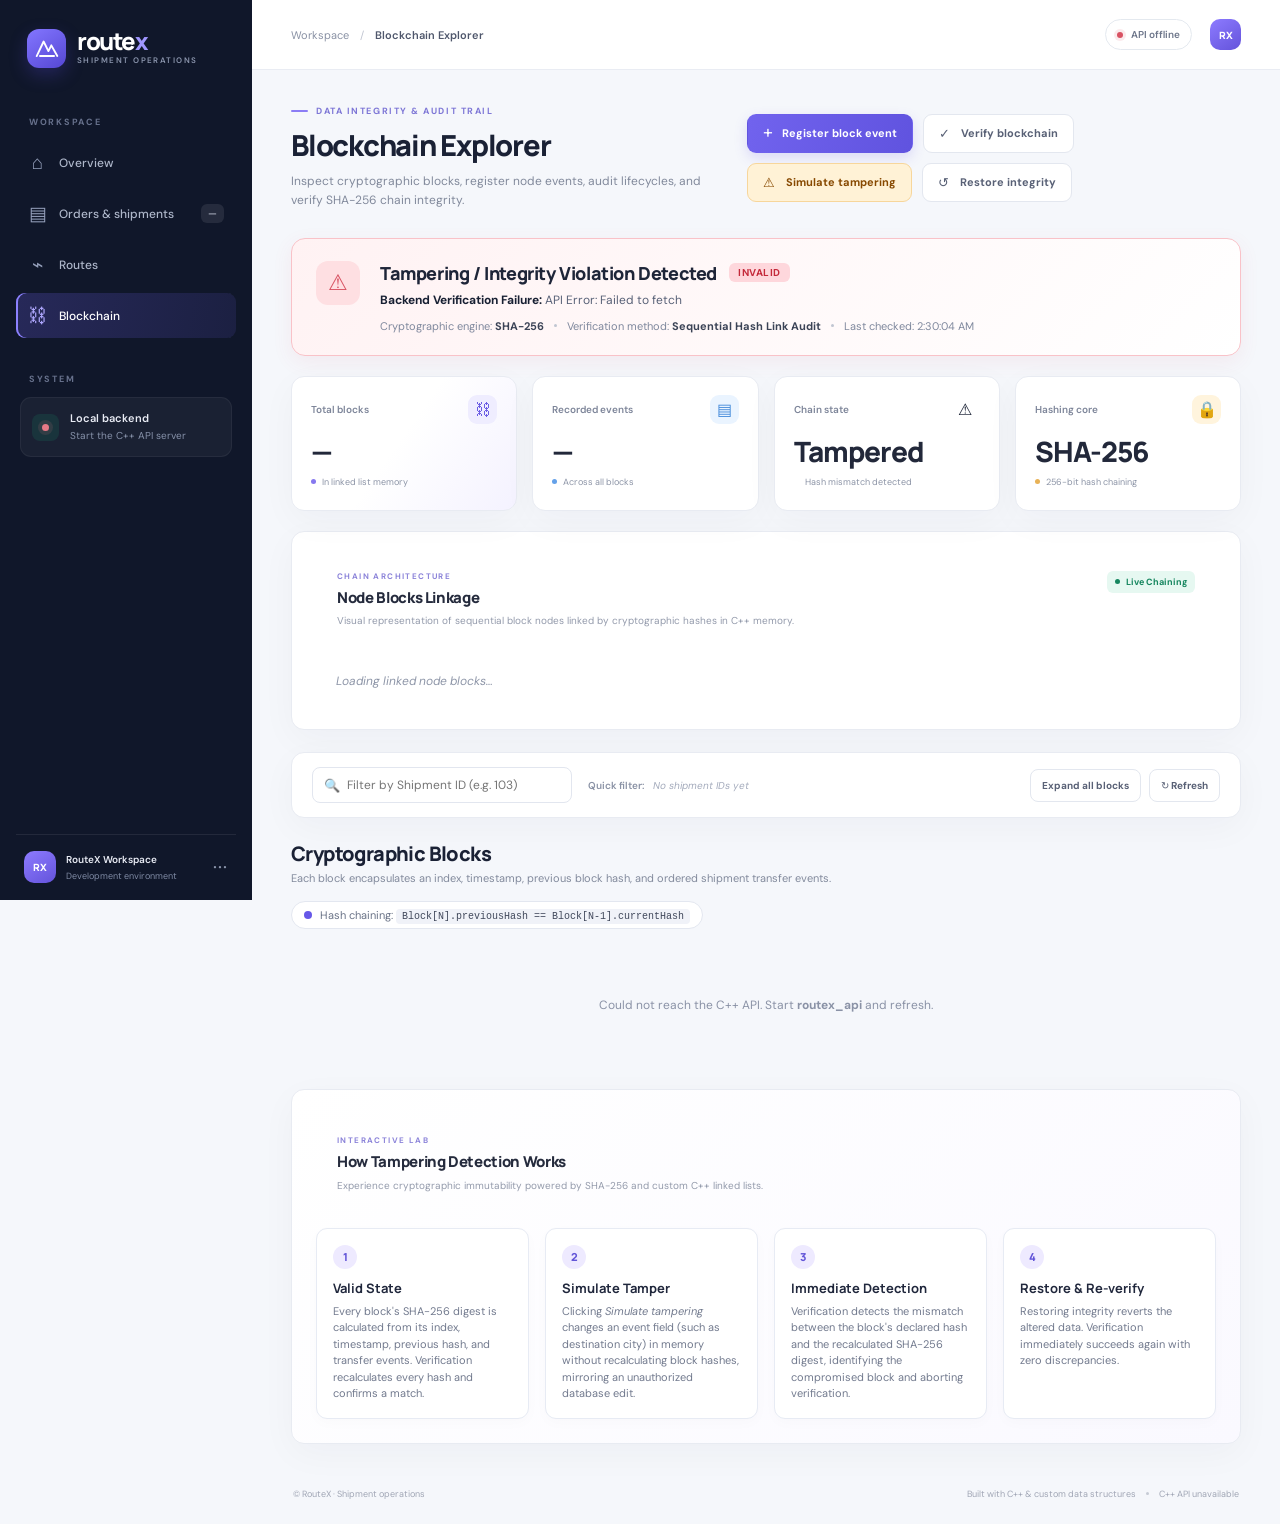
==== frontend/blockchain.html @ d6178a1e "feat: add blockchain explorer and verification UI" ====
<!doctype html>
<html lang="en">
<head>
  <meta charset="utf-8">
  <meta name="viewport" content="width=device-width, initial-scale=1">
  <meta name="theme-color" content="#10172a">
  <meta name="description" content="RouteX Cryptographic Blockchain Explorer and Tamper Verification">
  <title>Blockchain Explorer · RouteX</title>
  <link rel="stylesheet" href="css/style.css">
  <script defer src="js/app.js"></script>
  <script defer src="js/blockchain.js"></script>
</head>
<body data-page="blockchain">
  <div class="app-shell">
    <aside class="sidebar" id="sidebar">
      <a class="brand" href="index.html" aria-label="RouteX overview">
        <span class="brand-mark"><svg viewBox="0 0 32 32" aria-hidden="true"><path d="M5 23.5 12.4 8l5.1 10.2 3.1-6.1L27 23.5"/><path d="M8.5 23.5h15"/></svg></span>
        <span class="brand-name">route<span>x</span><small>SHIPMENT OPERATIONS</small></span>
      </a>

      <div class="sidebar-label">WORKSPACE</div>
      <nav class="side-nav" aria-label="Main navigation">
        <a class="nav-link" href="index.html"><span class="nav-icon">⌂</span><span>Overview</span></a>
        <a class="nav-link" href="orders.html"><span class="nav-icon">▤</span><span>Orders &amp; shipments</span><span class="nav-count" id="navShipmentCount">—</span></a>
        <a class="nav-link" href="route.html"><span class="nav-icon">⌁</span><span>Routes</span></a>
        <a class="nav-link is-active" href="blockchain.html" aria-current="page"><span class="nav-icon">⛓</span><span>Blockchain</span></a>
      </nav>

      <div class="sidebar-label sidebar-label-spaced">SYSTEM</div>
      <div class="sidebar-system-card"><span class="system-orb"><span></span></span><div><strong>Local backend</strong><p id="sidebarApiText">Connecting to C++ API…</p></div></div>
      <div class="sidebar-bottom"><div class="avatar">RX</div><div class="profile-copy"><strong>RouteX Workspace</strong><span>Development environment</span></div><span class="profile-dots">···</span></div>
    </aside>

    <main class="main-area">
      <header class="topbar">
        <button class="icon-button menu-button" id="menuToggle" aria-label="Open navigation" aria-expanded="false">☰</button>
        <div class="breadcrumbs"><a href="index.html">Workspace</a><span class="crumb-slash">/</span><strong>Blockchain Explorer</strong></div>
        <div class="topbar-right"><div class="api-pill" id="apiPill"><span class="status-dot"></span><span id="apiPillText">Checking API</span></div><div class="top-avatar">RX</div></div>
      </header>

      <div class="page-content">
        <section class="page-heading heading-with-action">
          <div>
            <div class="eyebrow"><span class="eyebrow-line"></span> DATA INTEGRITY &amp; AUDIT TRAIL</div>
            <h1>Blockchain Explorer</h1>
            <p class="page-subtitle">Inspect cryptographic blocks, register node events, audit lifecycles, and verify SHA-256 chain integrity.</p>
          </div>
          <div class="heading-actions">
            <button class="button button-primary" id="openRegisterModalBtn">
              <span class="button-plus">+</span> Register block event
            </button>
            <button class="button button-secondary" id="verifyBlockchainBtn">
              <span class="btn-icon">✓</span> Verify blockchain
            </button>
            <button class="button button-warning" id="tamperBtn" title="Simulate unauthorized tampering with in-memory block data">
              <span class="btn-icon">⚠</span> Simulate tampering
            </button>
            <button class="button button-secondary is-hidden" id="restoreBtn" title="Restore original block contents">
              <span class="btn-icon">↺</span> Restore integrity
            </button>
          </div>
        </section>

        <!-- Integrity Status Card -->
        <section class="panel integrity-banner" id="integrityBanner" aria-live="polite">
          <div class="integrity-banner-icon" id="integrityIcon">✓</div>
          <div class="integrity-banner-content">
            <div class="integrity-banner-header">
              <h2 id="integrityTitle">Checking chain integrity…</h2>
              <span class="integrity-badge" id="integrityBadge">Checking</span>
            </div>
            <p class="integrity-banner-desc" id="integrityDesc">Connecting to backend to recalculate cryptographic hashes across all linked blocks…</p>
            <div class="integrity-banner-meta">
              <span>Cryptographic engine: <strong>SHA-256</strong></span>
              <span class="meta-dot"></span>
              <span>Verification method: <strong>Sequential Hash Link Audit</strong></span>
              <span class="meta-dot"></span>
              <span id="lastVerifiedText">Last checked: —</span>
            </div>
          </div>
        </section>

        <!-- Metrics Overview -->
        <section class="stats-grid" aria-label="Blockchain summary">
          <article class="stat-card stat-card-primary">
            <div class="stat-top"><span class="stat-label">Total blocks</span><span class="stat-icon stat-icon-indigo">⛓</span></div>
            <div class="stat-value" id="statBlockCount">—</div>
            <div class="stat-foot"><span class="stat-foot-dot indigo-dot"></span> In linked list memory</div>
          </article>
          <article class="stat-card">
            <div class="stat-top"><span class="stat-label">Recorded events</span><span class="stat-icon stat-icon-blue">▤</span></div>
            <div class="stat-value" id="statTxCount">—</div>
            <div class="stat-foot"><span class="stat-foot-dot blue-dot"></span> Across all blocks</div>
          </article>
          <article class="stat-card">
            <div class="stat-top"><span class="stat-label">Chain state</span><span class="stat-icon stat-icon-green" id="statStateIcon">✓</span></div>
            <div class="stat-value" id="statChainState">—</div>
            <div class="stat-foot" id="statChainStateFoot"><span class="stat-foot-dot green-dot"></span> Cryptographically verified</div>
          </article>
          <article class="stat-card">
            <div class="stat-top"><span class="stat-label">Hashing core</span><span class="stat-icon stat-icon-amber">🔒</span></div>
            <div class="stat-value">SHA-256</div>
            <div class="stat-foot"><span class="stat-foot-dot amber-dot"></span> 256-bit hash chaining</div>
          </article>
        </section>

        <!-- Node Blocks Visual Architecture Ribbon -->
        <section class="panel ribbon-panel" id="ribbonSection">
          <div class="panel-heading">
            <div>
              <div class="panel-kicker">CHAIN ARCHITECTURE</div>
              <h2>Node Blocks Linkage</h2>
              <p class="panel-subtitle">Visual representation of sequential block nodes linked by cryptographic hashes in C++ memory.</p>
            </div>
            <span class="status-badge status-delivered">Live Chaining</span>
          </div>
          <div class="chain-ribbon" id="chainRibbon">
            <div class="ribbon-empty">Loading linked node blocks…</div>
          </div>
        </section>

        <!-- Filter & Explorer Controls -->
        <section class="panel filter-panel">
          <div class="filter-bar">
            <div class="filter-field">
              <span class="filter-icon">🔍</span>
              <input type="number" id="shipmentFilterInput" placeholder="Filter by Shipment ID (e.g. 103)" aria-label="Filter transactions by Shipment ID" min="1" step="1">
              <button class="filter-clear is-hidden" id="clearFilterBtn" type="button" aria-label="Clear filter">✕</button>
            </div>
            <div class="filter-chips-wrap">
              <span class="chips-label">Quick filter:</span>
              <div class="filter-chips" id="shipmentChips"><span class="chips-empty">No shipment IDs yet</span></div>
            </div>
            <div class="filter-actions">
              <button class="button button-secondary button-small" id="toggleExpandAllBtn" type="button">Expand all blocks</button>
              <button class="button button-secondary button-small" id="refreshBlocksBtn" type="button" title="Refresh blockchain from backend">↻ Refresh</button>
            </div>
          </div>
        </section>

        <!-- Filtered Shipment Audit Trail (Displayed when filtering by shipment ID) -->
        <section class="panel shipment-audit-card is-hidden" id="shipmentAuditCard">
          <div class="panel-heading">
            <div>
              <div class="panel-kicker">LIFECYCLE AUDIT TRAIL</div>
              <h2 id="auditTitle">Shipment History</h2>
              <p class="panel-subtitle" id="auditSubtitle">Chronological transfer events extracted from verified blockchain blocks.</p>
            </div>
            <button class="button button-secondary button-small" id="closeAuditBtn" type="button">Show all transactions</button>
          </div>
          <div class="audit-timeline" id="auditTimeline"></div>
        </section>

        <!-- Blocks Section -->
        <section class="blocks-container">
          <div class="section-heading">
            <div>
              <h2>Cryptographic Blocks</h2>
              <p class="section-subtitle">Each block encapsulates an index, timestamp, previous block hash, and ordered shipment transfer events.</p>
            </div>
            <div class="legend-hash-link">
              <span class="legend-link-indicator"></span>
              <span>Hash chaining: <code>Block[N].previousHash == Block[N-1].currentHash</code></span>
            </div>
          </div>

          <div class="block-list" id="blockList">
            <div class="block-empty-state">
              <span class="loading-spinner"></span>
              <p>Loading blockchain from C++ API…</p>
            </div>
          </div>
        </section>

        <!-- Tamper Verification Walkthrough Card -->
        <section class="panel demo-panel">
          <div class="panel-heading">
            <div>
              <div class="panel-kicker">INTERACTIVE LAB</div>
              <h2>How Tampering Detection Works</h2>
              <p class="panel-subtitle">Experience cryptographic immutability powered by SHA-256 and custom C++ linked lists.</p>
            </div>
          </div>
          <div class="demo-steps-grid">
            <div class="demo-step">
              <div class="demo-step-num">1</div>
              <strong>Valid State</strong>
              <p>Every block's SHA-256 digest is calculated from its index, timestamp, previous hash, and transfer events. Verification recalculates every hash and confirms a match.</p>
            </div>
            <div class="demo-step">
              <div class="demo-step-num">2</div>
              <strong>Simulate Tamper</strong>
              <p>Clicking <em>Simulate tampering</em> changes an event field (such as destination city) in memory without recalculating block hashes, mirroring an unauthorized database edit.</p>
            </div>
            <div class="demo-step">
              <div class="demo-step-num">3</div>
              <strong>Immediate Detection</strong>
              <p>Verification detects the mismatch between the block's declared hash and the recalculated SHA-256 digest, identifying the compromised block and aborting verification.</p>
            </div>
            <div class="demo-step">
              <div class="demo-step-num">4</div>
              <strong>Restore &amp; Re-verify</strong>
              <p>Restoring integrity reverts the altered data. Verification immediately succeeds again with zero discrepancies.</p>
            </div>
          </div>
        </section>

        <footer class="page-footer">
          <span>© RouteX · Shipment operations</span>
          <span>Built with C++ &amp; custom data structures <i></i> <span id="footerApiStatus">API status unknown</span></span>
        </footer>
      </div>
    </main>
  </div>

  <!-- Register Block Event Modal -->
  <dialog class="modal-dialog" id="registerModal">
    <div class="modal-card">
      <div class="modal-header">
        <div>
          <div class="panel-kicker">BLOCKCHAIN NODE REGISTRY</div>
          <h3>Register Block Event</h3>
          <p class="modal-subtitle">Record a transfer event into the blockchain. A new block is automatically appended upon reaching batch capacity.</p>
        </div>
        <button class="modal-close-btn" id="closeRegisterModalBtn" type="button" aria-label="Close modal">✕</button>
      </div>
      <form id="registerBlockForm" class="modal-form">
        <div class="form-row">
          <label class="form-field">
            <span>Shipment ID <b>*</b></span>
            <input type="number" id="regShipmentID" required min="1" step="1" placeholder="e.g. 105">
          </label>
          <label class="form-field">
            <span>Event Type <b>*</b></span>
            <select id="regEventType" required>
              <option value="CREATED">CREATED</option>
              <option value="DISPATCHED">DISPATCHED</option>
              <option value="ARRIVED">ARRIVED</option>
            </select>
          </label>
        </div>
        <div class="form-row">
          <label class="form-field">
            <span>Location / Hub <b>*</b></span>
            <select id="regLocation" required>
              <option value="Karachi">Karachi</option>
              <option value="Hyderabad">Hyderabad</option>
              <option value="Sukkur">Sukkur</option>
              <option value="Multan">Multan</option>
              <option value="Lahore">Lahore</option>
              <option value="Islamabad">Islamabad</option>
              <option value="Quetta">Quetta</option>
              <option value="Peshawar">Peshawar</option>
            </select>
          </label>
          <label class="form-field">
            <span>Status description</span>
            <input type="text" id="regStatus" placeholder="e.g. Registered at terminal">
          </label>
        </div>
        <div class="modal-quick-presets">
          <span>Quick presets:</span>
          <button type="button" class="route-chip" id="presetCreatedBtn">CREATED @ Karachi</button>
          <button type="button" class="route-chip" id="presetDispatchedBtn">DISPATCHED @ Sukkur</button>
          <button type="button" class="route-chip" id="presetArrivedBtn">ARRIVED @ Lahore</button>
        </div>
        <div class="modal-actions">
          <button type="button" class="button button-secondary" id="cancelRegisterModalBtn">Cancel</button>
          <button type="submit" class="button button-primary" id="submitRegisterBtn">Record &amp; Register Block</button>
        </div>
      </form>
    </div>
  </dialog>

  <div class="toast-region" id="toastRegion" role="status" aria-live="polite"></div>
</body>
</html>
---- frontend/css/style.css ----
@import url('https://fonts.googleapis.com/css2?family=DM+Sans:wght@400;500;600;700&family=Manrope:wght@400;500;600;700;800&display=swap');

:root {
  --ink: #182033;
  --muted: #7c8497;
  --muted-dark: #586177;
  --page: #f5f7fb;
  --panel: #ffffff;
  --border: #e8ebf2;
  --sidebar: #10172a;
  --sidebar-muted: #8b95ad;
  --accent: #6658e8;
  --accent-dark: #5546d6;
  --accent-soft: #eeedff;
  --green: #189b72;
  --green-soft: #e7f8f1;
  --amber: #bf8121;
  --amber-soft: #fff5df;
  --blue: #4387d8;
  --blue-soft: #eaf3ff;
  --red: #d85262;
  --red-soft: #fff0f1;
  --shadow: 0 10px 36px rgba(23, 32, 61, .035);
  font-synthesis: none;
}
* { box-sizing: border-box; }
html { scroll-behavior: smooth; scroll-padding-top: 90px; }
body { margin: 0; background: var(--page); color: var(--ink); font-family: 'DM Sans', -apple-system, BlinkMacSystemFont, 'Segoe UI', sans-serif; font-size: 14px; -webkit-font-smoothing: antialiased; }
button, input, select { font: inherit; }
button, a { -webkit-tap-highlight-color: transparent; }
a { color: inherit; text-decoration: none; }
button { cursor: pointer; }
button:disabled { cursor: wait; opacity: .68; }
.app-shell { min-height: 100vh; }
.sidebar { width: 252px; background: var(--sidebar); color: #fff; position: fixed; inset: 0 auto 0 0; z-index: 40; display: flex; flex-direction: column; padding: 29px 16px 17px; }
.brand { display: flex; align-items: center; gap: 11px; padding: 0 11px; margin-bottom: 48px; }
.brand-mark { width: 39px; height: 39px; display: grid; place-items: center; border-radius: 12px; background: linear-gradient(145deg, #8376ff, #5547d4); box-shadow: 0 7px 18px rgba(87, 71, 214, .28); }
.brand-mark svg { width: 30px; height: 30px; fill: none; stroke: #fff; stroke-width: 2; stroke-linecap: round; stroke-linejoin: round; }
.brand-name { font: 800 24px/1 'Manrope', sans-serif; letter-spacing: -1.4px; }
.brand-name > span { color: #9f96ff; }
.brand-name small { display: block; color: #8b95ad; letter-spacing: 1.45px; font: 600 8px/1.8 'DM Sans', sans-serif; }
.sidebar-label { color: #67718c; font-size: 9px; font-weight: 700; letter-spacing: 1.7px; padding: 0 13px; margin-bottom: 12px; }
.sidebar-label-spaced { margin-top: 35px; }
.side-nav { display: grid; gap: 6px; }
.nav-link { display: flex; align-items: center; gap: 12px; min-height: 45px; padding: 0 12px; border-radius: 9px; font-size: 12px; font-weight: 500; color: #aeb7ca; transition: background .18s ease, color .18s ease; }
.nav-link:hover { background: rgba(255,255,255,.055); color: #fff; }
.nav-link.is-active { background: linear-gradient(100deg, rgba(111, 97, 238, .24), rgba(111, 97, 238, .12)); color: #fff; box-shadow: inset 2px 0 #8c81ff; }
.nav-icon { width: 19px; color: #949fba; font-size: 19px; text-align: center; line-height: 1; }
.nav-link.is-active .nav-icon { color: #b0a8ff; }
.nav-count { margin-left: auto; min-width: 23px; padding: 3px 5px; border-radius: 6px; background: rgba(255,255,255,.09); text-align: center; font-size: 10px; color: #c4c9d7; }
.nav-soon { margin-left: auto; color: #77819a; font-size: 8px; letter-spacing: 1px; }
.sidebar-system-card { display: flex; align-items: center; gap: 11px; padding: 13px 11px; margin: 0 4px; background: rgba(255,255,255,.045); border: 1px solid rgba(255,255,255,.055); border-radius: 11px; }
.system-orb { width: 27px; height: 27px; flex: 0 0 auto; display: grid; place-items: center; border-radius: 8px; background: rgba(24,155,114,.16); }
.system-orb > span { width: 7px; height: 7px; border-radius: 50%; background: #45d2a1; box-shadow: 0 0 0 4px rgba(69,210,161,.12); }
.sidebar-system-card strong, .profile-copy strong { display: block; font-size: 11px; font-weight: 600; color: #e8ebf4; }
.sidebar-system-card p { margin: 4px 0 0; font-size: 10px; color: #8792aa; line-height: 1.4; }
.sidebar-bottom { margin-top: auto; display: flex; align-items: center; gap: 10px; padding: 16px 8px 0; border-top: 1px solid rgba(255,255,255,.08); }
.avatar, .top-avatar { display: grid; place-items: center; font: 800 10px 'Manrope', sans-serif; color: #fff; background: linear-gradient(145deg, #8d7bff, #6453db); }
.avatar { width: 32px; height: 32px; border-radius: 10px; }
.profile-copy { min-width: 0; }
.profile-copy strong { font-size: 10px; }
.profile-copy span { display: block; color: #7f8aa4; font-size: 9px; margin-top: 4px; }
.profile-dots { margin-left: auto; color: #8c96ac; font-size: 20px; letter-spacing: 1px; }
.main-area { min-height: 100vh; margin-left: 252px; }
.topbar { position: sticky; top: 0; z-index: 20; height: 70px; padding: 0 39px; display: flex; align-items: center; justify-content: space-between; border-bottom: 1px solid #e9ecf3; background: rgba(255,255,255,.93); backdrop-filter: blur(15px); }
.breadcrumbs { display: flex; align-items: center; gap: 11px; font-size: 11px; color: #8991a4; }
.breadcrumbs strong { font-weight: 600; color: #4f576c; }
.breadcrumbs a:hover { color: var(--accent); }
.crumb-slash { color: #c0c5d1; }
.topbar-right { display: flex; align-items: center; gap: 18px; }
.api-pill { display: inline-flex; gap: 8px; align-items: center; border: 1px solid #e4e9ef; border-radius: 30px; background: #fff; padding: 8px 11px; color: #6d768a; font-size: 10px; font-weight: 600; white-space: nowrap; }
.status-dot { width: 6px; height: 6px; flex: 0 0 auto; border-radius: 50%; background: #c0c5d1; }
.api-pill.is-online .status-dot { background: #22b987; box-shadow: 0 0 0 3px rgba(34,185,135,.12); }
.api-pill.is-offline .status-dot { background: var(--red); box-shadow: 0 0 0 3px rgba(216,82,98,.12); }
.top-avatar { width: 31px; height: 31px; border-radius: 10px; }
.menu-button { display: none !important; }
.page-content { max-width: 1500px; padding: 35px 39px 24px; margin: 0 auto; }
.page-heading { margin-bottom: 27px; }
.heading-with-action { display: flex; align-items: center; justify-content: space-between; gap: 18px; }
.eyebrow { display: flex; align-items: center; gap: 8px; color: #7d76d6; font-size: 9px; font-weight: 700; letter-spacing: 1.55px; margin-bottom: 10px; }
.eyebrow-line { display: inline-block; width: 17px; height: 2px; border-radius: 3px; background: #8b7df5; }
h1, h2, h3, p { margin-top: 0; }
h1 { margin-bottom: 9px; font: 800 29px/1.25 'Manrope', sans-serif; letter-spacing: -1.25px; color: #1a2135; }
.page-subtitle { margin-bottom: 0; color: #81899b; font-size: 12px; line-height: 1.6; }
.button { display: inline-flex; align-items: center; justify-content: center; gap: 9px; min-height: 39px; border: 1px solid transparent; border-radius: 9px; padding: 0 15px; font-size: 11px; font-weight: 700; white-space: nowrap; transition: transform .16s ease, background .16s ease, box-shadow .16s ease; }
.button:active { transform: translateY(1px); }
.button-primary { color: #fff; background: linear-gradient(110deg, #7163ee, #6053df); box-shadow: 0 5px 13px rgba(101,85,226,.18); }
.button-primary:hover { background: linear-gradient(110deg, #6556e4, #5143cf); box-shadow: 0 7px 18px rgba(101,85,226,.25); }
.button-secondary { background: #fff; border-color: #e3e7ef; color: #596176; }
.button-secondary:hover { background: #f9f9ff; border-color: #d2cffa; color: var(--accent-dark); }
.button-small { min-height: 33px; border-radius: 8px; padding: 0 11px; font-size: 10px; }
.button-plus { display: inline-grid; place-items: center; font-size: 18px; font-weight: 400; margin-top: -2px; }
.stats-grid { display: grid; grid-template-columns: repeat(4, minmax(0, 1fr)); gap: 15px; margin-bottom: 20px; }
.stat-card { min-height: 135px; position: relative; overflow: hidden; padding: 18px 19px 16px; background: var(--panel); border: 1px solid var(--border); border-radius: 13px; box-shadow: var(--shadow); }
.stat-card-primary { background: linear-gradient(125deg, #fff 48%, #f4f2ff); }
.stat-top { display: flex; align-items: center; justify-content: space-between; position: relative; z-index: 1; }
.stat-label { color: #7d8599; font-size: 10px; font-weight: 600; }
.stat-icon { display: grid; place-items: center; width: 29px; height: 29px; border-radius: 9px; font-size: 16px; font-weight: 700; }
.stat-icon-indigo { color: #6c5de4; background: #efedff; }
.stat-icon-amber { color: #c38a30; background: #fff4dd; }
.stat-icon-blue { color: #448ada; background: #eaf4ff; }
.stat-icon-green { color: #20a579; background: #e6f8f1; }
.stat-value { position: relative; z-index: 1; margin-top: 13px; font: 800 28px/1 'Manrope', sans-serif; color: #22283a; letter-spacing: -1px; }
.stat-foot { display: flex; position: relative; z-index: 1; align-items: center; gap: 6px; margin-top: 11px; font-size: 9px; color: #8c94a6; }
.stat-foot-dot { width: 5px; height: 5px; border-radius: 50%; }
.indigo-dot { background: #8678ef; }.amber-dot { background: #e8b256; }.blue-dot { background: #64a1e9; }.green-dot { background: #40be91; }
.stat-decoration { position: absolute; right: -22px; bottom: -43px; width: 110px; height: 110px; border-radius: 38px; border: 1px solid rgba(118,100,234,.09); transform: rotate(38deg); }
.decoration-one::after { content: ''; position: absolute; inset: 10px; border: 1px solid rgba(118,100,234,.1); border-radius: 31px; }
.content-grid { display: grid; grid-template-columns: minmax(0, 1.7fr) minmax(280px, .85fr); gap: 18px; }
.panel { background: #fff; border: 1px solid var(--border); border-radius: 13px; box-shadow: var(--shadow); min-width: 0; }
.panel-heading { display: flex; align-items: flex-start; justify-content: space-between; gap: 14px; padding: 21px 21px 17px; }
.panel-kicker { color: #8b83d9; font-size: 8px; font-weight: 700; letter-spacing: 1.4px; margin-bottom: 7px; }
h2 { margin-bottom: 6px; font: 800 15px/1.3 'Manrope', sans-serif; letter-spacing: -.35px; color: #252b3d; }
.panel-subtitle { margin-bottom: 0; font-size: 10px; color: #939aab; line-height: 1.5; }
.text-link { color: #6e61df; margin-top: 4px; font-size: 10px; font-weight: 700; white-space: nowrap; }
.text-link span { margin-left: 5px; font-size: 13px; }
.table-wrap { width: 100%; overflow-x: auto; }
.data-table { width: 100%; border-collapse: collapse; text-align: left; white-space: nowrap; }
.data-table thead { background: #fafbfe; }
.data-table th { height: 39px; padding: 0 14px; color: #98a0b2; font-size: 8px; font-weight: 700; letter-spacing: .85px; border-top: 1px solid #f0f2f7; border-bottom: 1px solid #edf0f5; }
.data-table th:first-child, .data-table td:first-child { padding-left: 21px; }
.data-table th:last-child, .data-table td:last-child { padding-right: 21px; }
.data-table td { height: 59px; padding: 9px 14px; font-size: 10px; color: #667087; border-bottom: 1px solid #f0f2f7; }
.data-table tbody tr:last-child td { border-bottom: none; }
.shipment-main { display: flex; align-items: center; gap: 9px; }
.shipment-avatar { display: grid; place-items: center; flex: 0 0 auto; width: 31px; height: 31px; border-radius: 10px; color: #6e61df; background: #f0efff; font-size: 10px; font-weight: 800; }
.shipment-cell strong { display: block; color: #2a3042; font-size: 10px; font-weight: 700; }
.shipment-cell small { display: block; color: #9ba2b1; font-size: 9px; margin-top: 3px; }
.route-cell { color: #555f75 !important; font-weight: 600; }
.route-arrow { color: #a3a9b7; padding: 0 5px; }
.status-badge { display: inline-flex; align-items: center; gap: 6px; min-height: 22px; border-radius: 6px; padding: 0 8px; font-size: 9px; font-weight: 700; }
.status-badge::before { content: ''; width: 5px; height: 5px; border-radius: 50%; background: currentColor; }
.status-queued { color: #b37a1c; background: #fff4dd; }
.status-transit { color: #3479c9; background: #eaf3ff; }
.status-delivered { color: #16865f; background: #e6f8f1; }
.status-unknown { color: #7a8294; background: #f0f2f6; }
.weight-cell { font-weight: 600; color: #535c71 !important; }
.panel-footer { display: flex; align-items: center; gap: 8px; min-height: 43px; border-top: 1px solid #f0f2f7; padding: 0 20px; color: #969eaf; font-size: 9px; }
.panel-footer > a { margin-left: auto; color: #6b60db; font-weight: 700; }
.table-footer-dot { display: inline-block; width: 5px; height: 5px; border-radius: 50%; background: #30bd8b; }
.distribution-panel { padding-bottom: 14px; }
.subtle-icon { color: #aaa3ef; font-size: 23px; font-weight: 300; }
.distribution-total { display: flex; align-items: baseline; gap: 8px; padding: 3px 21px 16px; }
.distribution-total strong { font: 800 25px/1 'Manrope', sans-serif; letter-spacing: -1px; }
.distribution-total span { color: #a0a6b4; font-size: 10px; }
.distribution-bar { height: 7px; display: flex; gap: 3px; padding: 0 21px; margin-bottom: 18px; }
.distribution-bar span { display: block; min-width: 0; flex: 1; border-radius: 8px; transition: flex .25s ease; }
.bar-queued { background: #f2bd61; }.bar-transit { background: #75adee; }.bar-delivered { background: #42c99a; }
.legend-list { padding: 0 21px; }
.legend-row { display: flex; align-items: center; height: 29px; gap: 8px; color: #777f92; font-size: 10px; }
.legend-key { width: 7px; height: 7px; border-radius: 3px; }
.key-queued { background: #f2bd61; }.key-transit { background: #75adee; }.key-delivered { background: #42c99a; }
.legend-row strong { margin-left: auto; color: #353c4e; font-size: 10px; }
.distribution-note { display: flex; align-items: flex-start; gap: 9px; margin: 17px 18px 0; padding: 11px 12px; background: #f8f8ff; border: 1px solid #f0efff; border-radius: 8px; }
.distribution-note > span { color: #8579ec; font-size: 14px; }
.distribution-note p { margin: 0; font-size: 9px; line-height: 1.5; color: #8a91a4; }
.lower-grid { display: grid; grid-template-columns: repeat(2, minmax(0, 1fr)); gap: 18px; margin-top: 19px; }
.feature-card { position: relative; min-height: 210px; display: flex; gap: 14px; overflow: hidden; padding: 21px; border: 1px solid var(--border); border-radius: 13px; background: #fff; box-shadow: var(--shadow); }
.feature-icon { position: relative; z-index: 1; display: grid; place-items: center; flex: 0 0 auto; width: 38px; height: 38px; border-radius: 11px; }
.feature-icon svg { width: 22px; height: 22px; fill: none; stroke: currentColor; stroke-width: 1.8; stroke-linecap: round; stroke-linejoin: round; }
.feature-icon-route { color: #6e61df; background: #efedff; }.feature-icon-chain { color: #168f6c; background: #e5f8f0; }
.feature-body { min-width: 0; position: relative; z-index: 1; }
.feature-tag { display: flex; align-items: center; flex-wrap: wrap; gap: 8px; color: #8b84cc; font-size: 8px; font-weight: 700; letter-spacing: 1px; margin-bottom: 11px; }
.feature-tag span { color: #959bae; font-size: 7px; padding: 3px 5px; border: 1px solid #e8eaf2; border-radius: 4px; letter-spacing: .6px; }
.feature-card h3 { font: 800 14px/1.4 'Manrope', sans-serif; letter-spacing: -.3px; margin-bottom: 8px; color: #2a3041; }
.feature-card p { max-width: 380px; font-size: 10px; line-height: 1.65; color: #8991a4; margin-bottom: 13px; }
.feature-status { display: inline-flex; align-items: center; gap: 6px; font-size: 9px; color: #777f92; font-weight: 600; }
.status-dot-ready { background: #2bb989; box-shadow: 0 0 0 3px rgba(43,185,137,.1); }
.route-art { position: absolute; right: 4px; bottom: 2px; width: 150px; height: 110px; opacity: .55; }
.route-art svg { position: absolute; inset: 0; width: 100%; height: 100%; fill: none; stroke: #c7c2ff; stroke-width: 2; stroke-dasharray: 4 6; }
.route-node { position: absolute; z-index: 2; width: 7px; height: 7px; border: 2px solid #7f70ed; border-radius: 50%; background: #fff; }
.node-a { left: 12px; bottom: 32px; }.node-b { left: 57px; top: 17px; }.node-c { right: 17px; top: 10px; }
.chain-meta { display: flex; align-items: center; gap: 10px; margin: -1px 0 12px; font-size: 9px; color: #878fa0; }
.chain-meta strong { font: 800 13px 'Manrope', sans-serif; color: #30374a; }
.chain-separator { width: 3px; height: 3px; border-radius: 50%; background: #c4c9d4; }
.chain-status { display: inline-flex; align-items: center; gap: 5px; }
.chain-status.valid { color: #15916b; }.chain-status.invalid { color: #d64f5f; }
.button-process > span { font-size: 9px; }
.page-footer { display: flex; flex-wrap: wrap; justify-content: space-between; gap: 10px; padding: 20px 2px 0; color: #a0a6b5; font-size: 9px; }
.page-footer i { display: inline-block; width: 3px; height: 3px; margin: 0 8px 2px; border-radius: 50%; background: #c6cbd5; }
.table-message { height: 105px !important; text-align: center; color: #929aab !important; }
.loading-spinner { display: inline-block; width: 12px; height: 12px; margin-right: 7px; border: 2px solid #e2e2f8; border-top-color: var(--accent); border-radius: 50%; vertical-align: -2px; animation: spin .8s linear infinite; }
@keyframes spin { to { transform: rotate(360deg); } }
.toast-region { position: fixed; z-index: 100; right: 24px; bottom: 24px; display: grid; gap: 9px; width: min(360px, calc(100vw - 32px)); }
.toast { display: flex; align-items: flex-start; gap: 10px; padding: 13px 14px; background: #1c2539; color: #fff; border-radius: 10px; box-shadow: 0 12px 35px rgba(16,23,42,.2); font-size: 11px; animation: toast-in .18s ease-out; }
.toast-icon { display: grid; place-items: center; width: 20px; height: 20px; flex: 0 0 auto; border-radius: 6px; background: rgba(255,255,255,.12); }
.toast strong { display: block; margin: 1px 0 4px; font-size: 11px; }
.toast p { margin: 0; color: #c7cede; line-height: 1.5; font-size: 10px; overflow-wrap: anywhere; }
.toast.error .toast-icon { background: rgba(216,82,98,.22); color: #ffb6be; }
@keyframes toast-in { from { opacity: 0; transform: translateY(7px); } to { opacity: 1; transform: translateY(0); } }

/* Orders screen */
.orders-heading { margin-bottom: 23px; }
.orders-summary { display: flex; align-items: center; gap: 20px; min-height: 82px; padding: 15px 20px; margin-bottom: 20px; border: 1px solid var(--border); border-radius: 12px; background: #fff; box-shadow: var(--shadow); }
.summary-item { display: grid; grid-template-columns: 31px 1fr; grid-template-rows: 1fr 1fr; column-gap: 10px; min-width: 0; flex: 1; }
.summary-icon { grid-row: 1 / 3; align-self: center; display: grid; place-items: center; width: 31px; height: 31px; border-radius: 9px; font-size: 16px; }
.summary-icon-total { color: #6c5de4; background: #efedff; }.summary-icon-queued { color: #bf8328; background: #fff3db; }.summary-icon-transit { color: #4387d8; background: #eaf3ff; }.summary-icon-delivered { color: #189b72; background: #e7f8f1; }
.summary-label { align-self: end; color: #939aab; font-size: 9px; white-space: nowrap; }
.summary-item strong { align-self: start; margin-top: 3px; font: 800 17px 'Manrope', sans-serif; color: #293044; }
.summary-divider { width: 1px; height: 34px; background: #eceef4; }
.create-panel { margin-bottom: 20px; scroll-margin-top: 86px; }
.create-panel-heading { padding-bottom: 15px; }
.create-step { display: inline-flex; align-items: center; gap: 6px; color: #9aa1b1; font-size: 8px; font-weight: 700; letter-spacing: 1px; padding-top: 2px; white-space: nowrap; }
.create-step span { display: grid; place-items: center; width: 20px; height: 20px; border-radius: 6px; background: #f0efff; color: #786ce5; font-size: 9px; }
.shipment-form { display: grid; grid-template-columns: repeat(4, minmax(0, 1fr)); gap: 17px 14px; padding: 0 21px 20px; }
.form-field { display: grid; align-content: start; gap: 7px; min-width: 0; color: #586176; font-size: 10px; font-weight: 700; }
.form-field > span { font-size: 10px; color: #5e667b; }
.form-field b { color: #d65c6a; font-weight: 700; }
.form-field input, .form-field select { display: block; width: 100%; min-width: 0; height: 39px; padding: 0 11px; border: 1px solid #e2e6ef; border-radius: 8px; color: #343c50; outline: none; background: #fff; font-size: 10px; font-weight: 500; transition: border-color .15s ease, box-shadow .15s ease; }
.form-field select { cursor: pointer; padding-right: 25px; }
.form-field input::placeholder { color: #b0b6c3; }
.form-field input:focus, .form-field select:focus, .search-form input:focus { border-color: #a7a0f6; box-shadow: 0 0 0 3px rgba(108,93,228,.08); }
.form-field small { font-weight: 400; font-size: 9px; color: #a0a7b6; line-height: 1.4; }
.form-field-weight { grid-column: span 1; }
.form-submit-area { grid-column: span 3; display: flex; align-items: center; justify-content: flex-end; gap: 17px; padding-top: 1px; }
.form-note { font-size: 9px; color: #9299a9; }
.form-note strong { color: #b17b24; font-weight: 700; }
.tiny-lock { display: inline-block; margin-right: 5px; color: #8a82e2; font-size: 14px; vertical-align: -1px; }
.shipments-panel { overflow: hidden; }
.shipments-panel-heading { padding-bottom: 16px; }
.heading-count { display: inline-grid; place-items: center; min-width: 21px; height: 19px; padding: 0 5px; margin-left: 6px; color: #7669df; background: #f0efff; border-radius: 6px; font: 700 9px 'DM Sans', sans-serif; vertical-align: 2px; }
.table-toolbar { display: flex; align-items: center; justify-content: space-between; gap: 15px; padding: 0 21px 15px; }
.search-form { display: flex; align-items: center; gap: 8px; min-width: 240px; width: min(390px, 52%); height: 37px; padding: 0 5px 0 11px; border: 1px solid #e1e5ed; background: #fff; border-radius: 8px; }
.search-symbol { color: #939bad; font-size: 21px; line-height: 1; transform: rotate(-20deg); }
.search-form input { width: 100%; min-width: 0; border: 0; outline: 0; background: transparent; color: #3a4256; font-size: 10px; }
.search-form input:focus { box-shadow: none; }
.search-submit { align-self: stretch; margin: 3px 0; padding: 0 12px; border: 0; border-radius: 6px; background: #f0efff; color: #6b5de0; font-size: 10px; font-weight: 700; }
.search-submit:hover { background: #e5e2ff; }
.table-toolbar-actions { display: flex; align-items: center; justify-content: flex-end; gap: 14px; }
.result-summary { color: #9ba2b1; font-size: 9px; white-space: nowrap; }
.refresh-symbol { font-size: 15px; }
.orders-table th { padding: 0 13px; }
.orders-table td { height: 65px; padding: 9px 13px; }
.orders-table th:first-child, .orders-table td:first-child { padding-left: 21px; }
.orders-table th:last-child, .orders-table td:last-child { padding-right: 21px; }
.orders-table .shipment-avatar { background: #f1f0ff; }
.action-cell { text-align: right; }
.row-action { display: inline-flex; align-items: center; justify-content: center; min-height: 28px; padding: 0 9px; border: 1px solid #e3e6ee; border-radius: 7px; background: #fff; color: #656d82; font-size: 9px; font-weight: 700; }
.row-action:hover { border-color: #cfcafc; color: #6355dc; background: #faf9ff; }
.row-action.arrival-action { color: #168e69; background: #f1fcf7; border-color: #d8f2e7; }
.row-action:disabled { color: #9aa1b0; background: #f8f9fb; }
.orders-table-footer { justify-content: space-between; }
.orders-table-footer > span { display: inline-flex; align-items: center; gap: 7px; }
.visually-hidden { position: absolute !important; width: 1px; height: 1px; padding: 0; margin: -1px; overflow: hidden; clip: rect(0,0,0,0); white-space: nowrap; border: 0; }
.arrival-dialog { width: min(430px, calc(100vw - 30px)); border: 1px solid #e4e7ef; border-radius: 16px; padding: 25px; background: #fff; color: var(--ink); box-shadow: 0 25px 80px rgba(15,23,42,.22); }
.arrival-dialog::backdrop { background: rgba(16,23,42,.45); backdrop-filter: blur(3px); }
.arrival-dialog form { display: grid; gap: 15px; }
.dialog-top { display: flex; align-items: center; justify-content: space-between; }
.dialog-icon { display: grid; place-items: center; width: 38px; height: 38px; border-radius: 12px; background: var(--green-soft); color: var(--green); font-size: 19px; font-weight: 700; }
.dialog-close { width: 28px; height: 28px; border: 0; border-radius: 7px; color: #8e96a7; background: #f6f7fa; font-size: 19px; }
.arrival-dialog h2 { margin: 0; font-size: 19px; }
.dialog-copy { margin: -7px 0 2px; color: #858da0; font-size: 11px; line-height: 1.65; }
.dialog-actions { display: flex; justify-content: flex-end; gap: 8px; margin-top: 3px; }

@media (max-width: 1250px) {
  .sidebar { width: 224px; }
  .main-area { margin-left: 224px; }
  .page-content { padding-left: 26px; padding-right: 26px; }
  .topbar { padding: 0 26px; }
  .stats-grid { gap: 10px; }
  .stat-card { padding-left: 14px; padding-right: 14px; }
  .content-grid { grid-template-columns: minmax(0, 1.35fr) minmax(250px, .9fr); }
  .shipment-form { grid-template-columns: repeat(2, minmax(0, 1fr)); }
  .form-submit-area { grid-column: span 1; }
}
@media (max-width: 1000px) {
  .sidebar { width: 75px; padding-left: 10px; padding-right: 10px; }
  .brand { padding: 0 8px; margin-bottom: 43px; }
  .brand-mark { width: 40px; height: 40px; flex: 0 0 auto; }
  .brand-name, .sidebar-label, .nav-link > span:not(.nav-icon), .sidebar-system-card > div, .sidebar-bottom > div:not(.avatar), .profile-dots { display: none; }
  .side-nav { gap: 7px; }
  .nav-link { justify-content: center; padding: 0; }
  .nav-icon { font-size: 20px; }
  .sidebar-system-card { justify-content: center; margin: 31px 0 0; padding: 11px 0; }
  .sidebar-bottom { justify-content: center; padding-left: 0; padding-right: 0; }
  .main-area { margin-left: 75px; }
  .content-grid { grid-template-columns: minmax(0, 1.25fr) minmax(230px, .85fr); gap: 12px; }
  .panel-heading { padding-left: 16px; padding-right: 16px; }
  .data-table td, .data-table th { padding-left: 10px; padding-right: 10px; }
  .data-table th:first-child, .data-table td:first-child { padding-left: 16px; }
  .data-table th:last-child, .data-table td:last-child { padding-right: 16px; }
  .feature-card { padding: 17px; }
  .route-art { opacity: .25; }
}
@media (max-width: 760px) {
  .sidebar { width: 252px; transform: translateX(-100%); transition: transform .22s ease; box-shadow: 15px 0 45px rgba(15,23,42,.14); padding-left: 16px; padding-right: 16px; }
  .sidebar.is-open { transform: translateX(0); }
  .brand { padding: 0 11px; margin-bottom: 34px; }
  .brand-name, .sidebar-label, .nav-link > span:not(.nav-icon), .sidebar-system-card > div, .sidebar-bottom > div:not(.avatar), .profile-dots { display: initial; }
  .brand-name { display: block; }
  .sidebar-label { display: block; }
  .nav-link > span { display: initial; }
  .nav-link { justify-content: flex-start; padding: 0 12px; }
  .nav-link > span.nav-icon { display: block; }
  .sidebar-system-card { justify-content: flex-start; margin: 0 4px; padding: 13px 11px; }
  .sidebar-bottom { justify-content: flex-start; padding-left: 8px; padding-right: 8px; }
  .main-area { margin-left: 0; }
  .topbar { height: 62px; padding: 0 18px; }
  .menu-button { display: inline-grid !important; place-items: center; width: 31px; height: 31px; margin-right: 10px; border: 1px solid #e7eaf1; border-radius: 8px; color: #6c7488; background: white; }
  .breadcrumbs { margin-right: auto; gap: 7px; font-size: 10px; }
  .topbar { justify-content: flex-start; }
  .topbar-right { gap: 9px; margin-left: auto; }
  .api-pill { padding: 7px 8px; font-size: 9px; }
  .top-avatar { display: none; }
  .page-content { padding: 25px 17px 20px; }
  .heading-with-action { align-items: flex-start; }
  h1 { font-size: 24px; }
  .page-subtitle { max-width: 450px; font-size: 11px; }
  .heading-with-action > .button { margin-top: 5px; padding: 0 10px; min-height: 36px; font-size: 10px; }
  .stats-grid { grid-template-columns: repeat(2, minmax(0, 1fr)); gap: 10px; }
  .stat-card { min-height: 124px; padding: 14px; }
  .stat-value { font-size: 25px; }
  .content-grid { grid-template-columns: 1fr; }
  .distribution-panel { padding-bottom: 14px; }
  .lower-grid { grid-template-columns: 1fr; gap: 12px; }
  .feature-card { min-height: auto; }
  .route-art { opacity: .3; }
  .orders-summary { gap: 12px; padding: 13px; }
  .summary-item { column-gap: 7px; grid-template-columns: 27px 1fr; }
  .summary-icon { width: 27px; height: 27px; }
  .summary-label { font-size: 8px; }
  .summary-item strong { font-size: 15px; }
  .summary-divider { height: 29px; }
  .table-toolbar { flex-direction: column; align-items: stretch; }
  .search-form { width: 100%; }
  .table-toolbar-actions { justify-content: space-between; }
  .form-submit-area { grid-column: span 2; }
  .page-footer { line-height: 1.8; }
}
@media (max-width: 480px) {
  .api-pill { gap: 5px; padding: 6px 7px; }
  .breadcrumbs .crumb-slash, .breadcrumbs a { display: none; }
  .page-heading { margin-bottom: 21px; }
  .heading-with-action { gap: 10px; }
  .heading-with-action .page-subtitle { max-width: 255px; }
  .heading-with-action > .button { font-size: 0; gap: 3px; padding: 0 10px; }
  .heading-with-action > .button .button-plus { font-size: 21px; }
  .stat-label { font-size: 9px; }
  .stat-foot { font-size: 8px; }
  .orders-summary { display: grid; grid-template-columns: repeat(2, minmax(0, 1fr)); gap: 14px 10px; }
  .summary-divider { display: none; }
  .shipment-form { grid-template-columns: 1fr; padding-left: 16px; padding-right: 16px; }
  .form-submit-area { grid-column: span 1; flex-direction: column; align-items: stretch; gap: 12px; }
  .form-submit-area .button { width: 100%; }
  .form-note { text-align: center; }
  .create-panel-heading, .shipments-panel-heading { padding-left: 16px; padding-right: 16px; }
  .create-step { display: none; }
  .table-toolbar { padding-left: 13px; padding-right: 13px; }
  .orders-table th:first-child, .orders-table td:first-child { padding-left: 13px; }
  .orders-table th:last-child, .orders-table td:last-child { padding-right: 13px; }
  .orders-table-footer { align-items: flex-start; flex-direction: column; justify-content: center; padding-top: 10px; padding-bottom: 10px; gap: 7px; }
  .panel-footer { padding-left: 14px; padding-right: 14px; }
  .arrival-dialog { padding: 20px; }
}
/* ===== Routes page styles ===== */
.route-form-panel { margin-bottom: 18px; }
.route-form { display: grid; grid-template-columns: minmax(0, 1fr) auto minmax(0, 1fr) auto; gap: 14px; align-items: end; padding: 0 21px 16px; }
.route-swap { width: 39px; height: 39px; border: 1px solid #e2e6ef; border-radius: 9px; background: #fff; color: #6b5de0; font-size: 17px; }
.route-swap:hover { background: #f9f9ff; border-color: #d2cffa; }
.route-submit { min-height: 39px; }
.route-quick { display: flex; flex-wrap: wrap; align-items: center; gap: 8px; padding: 0 21px 20px; color: #9299a9; font-size: 10px; }
.route-chip { min-height: 26px; padding: 0 10px; border: 1px solid #e3e6ee; border-radius: 20px; background: #fff; color: #656d82; font-size: 10px; font-weight: 600; }
.route-chip:hover { border-color: #cfcafc; color: #6355dc; background: #faf9ff; }
.route-grid { display: grid; grid-template-columns: minmax(280px, .8fr) minmax(0, 1.3fr); gap: 18px; }
.route-result { padding: 0 21px 22px; }
.route-empty { margin: 0; padding: 28px 0; text-align: center; color: #98a0b2; font-size: 11px; }
.route-empty.is-error { color: var(--red); }
.route-total { display: flex; align-items: baseline; gap: 8px; padding: 4px 0 18px; }
.route-total strong { font: 800 34px/1 'Manrope', sans-serif; letter-spacing: -1.2px; color: #22283a; }
.route-total span { color: #8c94a6; font-size: 11px; }
.route-total em { margin-left: auto; padding: 3px 8px; border-radius: 6px; background: var(--accent-soft); color: #6b5de0; font-size: 9px; font-style: normal; font-weight: 700; }
.route-steps { list-style: none; margin: 0; padding: 0; }
.route-step { position: relative; display: flex; align-items: center; gap: 12px; padding: 0 0 20px 22px; }
.route-step:last-child { padding-bottom: 0; }
.route-step::before { content: ''; position: absolute; left: 4px; top: 14px; bottom: -2px; width: 2px; background: #e3e0fb; }
.route-step:last-child::before { display: none; }
.route-step-dot { position: absolute; left: 0; top: 4px; width: 10px; height: 10px; border: 2px solid #7f70ed; border-radius: 50%; background: #fff; }
.route-step:first-child .route-step-dot, .route-step:last-child .route-step-dot { background: #7f70ed; }
.route-step strong { display: block; font-size: 12px; color: #2a3042; }
.route-step small { display: block; margin-top: 2px; font-size: 9px; color: #9ba2b1; }
.route-leg { margin-left: auto; color: #7d76d6; font-size: 10px; font-weight: 700; white-space: nowrap; }
.route-map-wrap { padding: 0 14px 12px; }
#routeMap { display: block; width: 100%; height: auto; }
.map-edge { stroke: #dfe3ec; stroke-width: 2; }
.map-edge.is-active { stroke: #6658e8; stroke-width: 3.5; }
.map-weight rect { fill: #fff; stroke: #e8ebf2; }
.map-weight text { font: 600 9px 'DM Sans', sans-serif; fill: #8c94a6; }
.map-weight.is-active rect { fill: #eeedff; stroke: #c9c4fa; }
.map-weight.is-active text { fill: #5546d6; }
.map-node circle { fill: #fff; stroke: #b9bfcd; stroke-width: 2.5; }
.map-node text { font: 600 11px 'DM Sans', sans-serif; fill: #6a7389; }
.map-node.is-active circle { stroke: #6658e8; fill: #eeedff; }
.map-node.is-active text { fill: #2a3042; font-weight: 700; }
.map-node.is-start circle { fill: #6658e8; }
.map-node.is-end circle { fill: #189b72; stroke: #189b72; }

@media (max-width: 1000px) {
  .route-grid { grid-template-columns: 1fr; }
}
@media (max-width: 760px) {
  .route-form { grid-template-columns: 1fr; padding: 0 16px 14px; }
  .route-swap { justify-self: center; transform: rotate(90deg); }
  .route-quick { padding: 0 16px 18px; }
  .route-result { padding: 0 16px 20px; }
}

/* ===== Blockchain Explorer & Verification ===== */
.is-hidden { display: none !important; }

.heading-actions { display: flex; align-items: center; gap: 10px; flex-wrap: wrap; }
.button-warning { color: #874900; background: #fff2d6; border-color: #f7d69b; }
.button-warning:hover { background: #ffe9b8; border-color: #f1c370; }
.btn-icon { font-size: 13px; margin-right: 2px; }

/* Integrity Status Banner */
.integrity-banner { display: flex; align-items: flex-start; gap: 20px; padding: 22px 24px; margin-bottom: 20px; border-radius: 14px; border: 1px solid var(--border); transition: background .2s ease, border-color .2s ease; }
.integrity-banner.is-valid { background: linear-gradient(135deg, #f0fbf6 0%, #ffffff 100%); border-color: #bbf0d7; }
.integrity-banner.is-invalid { background: linear-gradient(135deg, #fff2f3 0%, #ffffff 100%); border-color: #f9c2c8; box-shadow: 0 6px 20px rgba(216, 82, 98, .08); }
.integrity-banner-icon { width: 44px; height: 44px; flex: 0 0 auto; display: grid; place-items: center; border-radius: 12px; font-size: 22px; font-weight: 800; }
.integrity-banner.is-valid .integrity-banner-icon { color: #169b70; background: #d7f7e9; }
.integrity-banner.is-invalid .integrity-banner-icon { color: var(--red); background: #fedfe2; }
.integrity-banner-content { flex: 1; min-width: 0; }
.integrity-banner-header { display: flex; align-items: center; gap: 12px; flex-wrap: wrap; margin-bottom: 6px; }
.integrity-banner-header h2 { margin: 0; font: 800 18px 'Manrope', sans-serif; letter-spacing: -0.4px; color: #1e2538; }
.integrity-badge { display: inline-flex; align-items: center; padding: 3px 9px; border-radius: 6px; font-size: 10px; font-weight: 700; letter-spacing: 0.5px; }
.badge-valid { color: #0d845e; background: #d3f6e5; }
.badge-invalid { color: #c4293a; background: #fed7dc; }
.integrity-banner-desc { margin: 0 0 10px; color: #586177; font-size: 12px; line-height: 1.5; }
.integrity-banner-desc strong { color: #182033; }
.integrity-banner-meta { display: flex; align-items: center; gap: 10px; flex-wrap: wrap; font-size: 11px; color: #7f889d; }
.integrity-banner-meta strong { color: #3b4356; }
.meta-dot { width: 3px; height: 3px; border-radius: 50%; background: #c0c5d1; }

/* Filter & Controls Panel */
.filter-panel { padding: 14px 20px; margin-bottom: 22px; }
.filter-bar { display: flex; align-items: center; justify-content: space-between; gap: 16px; flex-wrap: wrap; }
.filter-field { position: relative; display: flex; align-items: center; min-width: 260px; }
.filter-icon { position: absolute; left: 12px; font-size: 13px; color: #8f97aa; pointer-events: none; }
.filter-field input { width: 100%; height: 36px; padding: 0 32px 0 34px; border: 1px solid #e2e6ef; border-radius: 8px; font-size: 12px; background: #fff; color: var(--ink); outline: none; transition: border-color .15s ease, box-shadow .15s ease; }
.filter-field input:focus { border-color: var(--accent); box-shadow: 0 0 0 3px rgba(102, 88, 232, .12); }
.filter-clear { position: absolute; right: 8px; width: 20px; height: 20px; border: none; background: #e5e8f0; color: #646d82; border-radius: 50%; font-size: 10px; display: grid; place-items: center; cursor: pointer; }
.filter-clear:hover { background: #d0d6e2; }
.filter-chips-wrap { display: flex; align-items: center; gap: 8px; flex-wrap: wrap; flex: 1; }
.chips-label { font-size: 10px; font-weight: 600; color: #8a92a5; }
.filter-chips { display: flex; align-items: center; gap: 6px; flex-wrap: wrap; }
.chips-empty { font-size: 10px; color: #a4abbc; font-style: italic; }
.route-chip.is-active { background: var(--accent); color: #fff; border-color: var(--accent); }
.filter-actions { display: flex; align-items: center; gap: 8px; }

/* Lifecycle Audit Trail Section */
.shipment-audit-card { margin-bottom: 24px; padding: 20px 24px; border-left: 4px solid var(--accent); }
.audit-timeline { margin-top: 18px; display: grid; gap: 14px; position: relative; }
.audit-step { position: relative; display: flex; gap: 14px; padding-left: 18px; }
.audit-step::before { content: ''; position: absolute; left: 4px; top: 12px; bottom: -14px; width: 2px; background: #e4e7f0; }
.audit-step.is-last::before { display: none; }
.audit-step-dot { position: absolute; left: 0; top: 4px; width: 10px; height: 10px; border-radius: 50%; border: 2px solid #fff; box-shadow: 0 0 0 2px rgba(102, 88, 232, .25); z-index: 2; }
.audit-step-card { flex: 1; background: #fafbfe; border: 1px solid #e9ecf4; border-radius: 10px; padding: 12px 16px; }
.audit-step-header { display: flex; align-items: center; justify-content: space-between; gap: 10px; margin-bottom: 8px; }
.audit-step-type { display: flex; align-items: center; gap: 10px; }
.audit-step-type strong { font-size: 12px; color: #22283a; }
.audit-step-time { font-size: 10px; color: #8790a3; }
.audit-step-details { display: flex; align-items: center; gap: 18px; flex-wrap: wrap; font-size: 11px; color: #5f687d; }
.audit-step-details strong { color: #1e2538; }
.audit-step-details em { font-style: normal; color: #434c60; font-weight: 500; }
.audit-block-link { color: var(--accent); font-weight: 600; text-decoration: underline; }
.audit-block-link:hover { color: var(--accent-dark); }

/* Blocks Container */
.blocks-container { margin-bottom: 24px; }
.section-heading { display: flex; align-items: flex-end; justify-content: space-between; gap: 16px; margin-bottom: 16px; flex-wrap: wrap; }
.section-heading h2 { margin: 0 0 4px; font: 800 20px 'Manrope', sans-serif; letter-spacing: -0.6px; color: #1a2135; }
.section-subtitle { margin: 0; font-size: 11px; color: #828a9c; }
.legend-hash-link { display: flex; align-items: center; gap: 8px; font-size: 11px; color: #6a7387; background: #fff; padding: 6px 12px; border-radius: 20px; border: 1px solid #e3e7f0; }
.legend-link-indicator { width: 8px; height: 8px; border-radius: 50%; background: #6658e8; }
.legend-hash-link code { font-family: 'Consolas', 'Courier New', monospace; font-size: 10px; background: #f0f2f8; padding: 2px 6px; border-radius: 4px; color: #40485b; }

/* Block Cards */
.block-list { display: grid; gap: 18px; position: relative; }
.block-card { border-radius: 13px; border: 1px solid var(--border); overflow: hidden; transition: transform .18s ease, box-shadow .18s ease, opacity .2s ease; position: relative; }
.block-card:hover { box-shadow: 0 12px 32px rgba(23, 32, 61, .06); }
.block-card.is-genesis { border-left: 4px solid #7163ee; background: linear-gradient(135deg, #fcfbfe 0%, #ffffff 100%); }
.block-card.is-compromised { border-left: 4px solid var(--red); border-color: #f9c2c8; background: #fffdfd; box-shadow: 0 8px 24px rgba(216, 82, 98, .12); }
.block-card.is-dimmed { opacity: .35; }
.block-card.is-dimmed:hover { opacity: .8; }

.block-card-header { display: flex; align-items: center; justify-content: space-between; gap: 14px; padding: 16px 20px; background: rgba(248, 249, 253, .7); border-bottom: 1px solid #edf0f6; cursor: pointer; user-select: none; }
.block-card-header:hover { background: #f3f5fa; }
.block-title-group { display: flex; align-items: center; gap: 10px; flex-wrap: wrap; }
.block-index-badge { font: 800 14px 'Manrope', sans-serif; color: #1e263c; }
.block-event-pill { font-size: 10px; font-weight: 700; color: #6255d8; background: #eeeaff; padding: 3px 8px; border-radius: 6px; }
.block-flag-compromised { font-size: 10px; font-weight: 700; color: #cf2b3e; background: #fed8dd; padding: 3px 8px; border-radius: 6px; }
.block-flag-broken { font-size: 10px; font-weight: 700; color: #a45300; background: #ffebd2; padding: 3px 8px; border-radius: 6px; }
.block-header-right { display: flex; align-items: center; gap: 12px; }
.block-timestamp { font-size: 11px; color: #848c9e; }
.block-expand-btn { width: 28px; height: 28px; display: grid; place-items: center; border: 1px solid #e1e5ee; border-radius: 7px; background: #fff; color: #6a7286; font-size: 9px; cursor: pointer; transition: background .15s ease; }
.block-expand-btn:hover { background: #eaedf5; color: #222; }

.block-card-body { padding: 18px 20px; }
.block-hashes-grid { display: grid; grid-template-columns: 1fr 1fr; gap: 16px; margin-bottom: 16px; }
.hash-field { display: flex; flex-direction: column; gap: 6px; }
.hash-label { display: flex; align-items: center; justify-content: space-between; font-size: 9px; font-weight: 700; letter-spacing: 0.8px; color: #7f889c; }
.hash-copy-btn { font-size: 9px; font-weight: 600; color: var(--accent); background: none; border: none; padding: 0; cursor: pointer; }
.hash-copy-btn:hover { text-decoration: underline; color: var(--accent-dark); }
.hash-box { background: #f6f8fb; border: 1px solid #e5e9f1; border-radius: 7px; padding: 8px 11px; overflow-x: auto; font-family: 'Consolas', 'Courier New', monospace; font-size: 11px; color: #30374b; word-break: break-all; }
.hash-box-current { background: #fbf9ff; border-color: #e5e1fa; color: #433996; font-weight: 600; }
.hash-link-note { font-size: 10px; color: #8890a2; }
.hash-link-note.is-valid { color: #169b70; }
.hash-link-note.is-broken { color: var(--red); font-weight: 600; }
.hash-link-note.is-genesis { color: #7b8398; font-style: italic; }
.hash-link-note .is-valid { color: #169b70; }
.hash-link-note .is-error { color: var(--red); font-weight: 700; }

.block-collapsible { display: none; margin-top: 14px; padding-top: 16px; border-top: 1px dashed #e8ebf3; }
.block-collapsible.is-open { display: block; }
.block-tx-section { margin-top: 4px; }
.block-tx-header { display: flex; align-items: center; justify-content: space-between; font-size: 10px; font-weight: 700; letter-spacing: 0.6px; color: #737c90; margin-bottom: 10px; }
.block-tx-header small { font-size: 9px; font-weight: 500; color: #9aa1b3; }
.block-tx-table { width: 100%; border-collapse: separate; border-spacing: 0; }
.block-tx-table th { background: #f9fafc; font-size: 9px; font-weight: 700; color: #7b8396; text-transform: uppercase; letter-spacing: 0.5px; padding: 8px 12px; }
.block-tx-table td { padding: 9px 12px; font-size: 11px; border-bottom: 1px solid #f0f2f7; vertical-align: middle; }
.block-tx-table tr:last-child td { border-bottom: none; }
.block-tx-table tr.is-highlighted-tx td { background: #faf7ff; }

.tx-badge { font-family: 'Consolas', monospace; font-size: 10px; font-weight: 700; color: #5a6479; background: #eef1f6; padding: 2px 6px; border-radius: 4px; }
.shipment-id-btn { background: none; border: 1px solid #dee2eb; border-radius: 6px; padding: 2px 7px; font-size: 11px; font-weight: 700; color: var(--accent); cursor: pointer; transition: background .15s ease, border-color .15s ease; }
.shipment-id-btn:hover { background: var(--accent-soft); border-color: #cfcafc; color: var(--accent-dark); }
.tx-status-pill { font-size: 10px; color: #697287; background: #f3f5f9; padding: 2px 7px; border-radius: 5px; }
.time-cell { font-size: 10px; color: #8a92a5; white-space: nowrap; }
.block-tx-empty { padding: 18px; text-align: center; color: #949cae; font-size: 11px; background: #fbfbfd; border-radius: 8px; }

/* Interactive Demo Panel */
.demo-panel { padding: 24px; margin-bottom: 24px; background: linear-gradient(135deg, #ffffff 0%, #faf9ff 100%); }
.demo-steps-grid { display: grid; grid-template-columns: repeat(4, 1fr); gap: 16px; margin-top: 18px; }
.demo-step { background: #fff; border: 1px solid #e7ebf4; border-radius: 11px; padding: 16px; position: relative; box-shadow: 0 4px 14px rgba(23, 32, 61, .02); }
.demo-step-num { width: 24px; height: 24px; border-radius: 50%; background: #eeeaff; color: #6255d8; font: 800 11px/24px 'Manrope', sans-serif; text-align: center; margin-bottom: 10px; }
.demo-step strong { display: block; font: 700 13px 'Manrope', sans-serif; color: #20273c; margin-bottom: 6px; }
.demo-step p { margin: 0; font-size: 11px; color: #727a8e; line-height: 1.5; }

.block-empty-state { padding: 40px 20px; text-align: center; color: #8a92a6; }
.block-empty-state p { margin-top: 12px; font-size: 12px; }

/* Node Blocks Ribbon Architecture */
.ribbon-panel { padding: 18px 24px; margin-bottom: 22px; }
.chain-ribbon { display: flex; align-items: center; gap: 14px; overflow-x: auto; padding: 12px 4px 6px; scrollbar-width: thin; }
.chain-ribbon::-webkit-scrollbar { height: 6px; }
.chain-ribbon::-webkit-scrollbar-thumb { background: #dce1ec; border-radius: 4px; }
.ribbon-node { min-width: 170px; flex: 0 0 auto; background: #fff; border: 1px solid var(--border); border-radius: 10px; padding: 12px 14px; cursor: pointer; transition: transform .15s ease, box-shadow .15s ease, border-color .15s ease; position: relative; }
.ribbon-node:hover { transform: translateY(-2px); box-shadow: 0 6px 18px rgba(23, 32, 61, .07); border-color: var(--accent); }
.ribbon-node.is-genesis { border-left: 3px solid #7163ee; background: #faf9ff; }
.ribbon-node.is-compromised { border-left: 3px solid var(--red); border-color: #f9c2c8; background: #fffcfc; }
.ribbon-node-header { display: flex; align-items: center; justify-content: space-between; gap: 6px; margin-bottom: 6px; }
.ribbon-node-title { font: 700 12px 'Manrope', sans-serif; color: #1e2538; }
.ribbon-node-count { font-size: 9px; font-weight: 700; color: #6255d8; background: #eeeaff; padding: 2px 6px; border-radius: 4px; }
.ribbon-node-hash { font-family: 'Consolas', monospace; font-size: 10px; color: #586177; background: #f4f6fa; padding: 4px 6px; border-radius: 5px; margin-bottom: 6px; word-break: break-all; }
.ribbon-node-status { font-size: 10px; }
.ribbon-node-status .is-valid { color: #169b70; font-weight: 600; }
.ribbon-node-status .is-error { color: var(--red); font-weight: 700; }
.ribbon-connector { display: flex; flex-direction: column; align-items: center; justify-content: center; flex: 0 0 auto; color: #8f97a8; font-size: 14px; }
.ribbon-connector small { font-size: 8px; font-weight: 700; color: #a4abbc; letter-spacing: 0.5px; }
.ribbon-empty { padding: 16px; color: #8e96a8; font-size: 12px; font-style: italic; }

/* Register Event Modal Dialog */
.modal-dialog { border: none; background: transparent; padding: 0; max-width: 540px; width: 90vw; margin: auto; }
.modal-dialog::backdrop { background: rgba(16, 23, 42, .65); backdrop-filter: blur(4px); }
.modal-card { background: #fff; border-radius: 14px; box-shadow: 0 20px 60px rgba(16, 23, 42, .25); padding: 26px 28px; border: 1px solid #e5e9f2; }
.modal-header { display: flex; align-items: flex-start; justify-content: space-between; gap: 14px; margin-bottom: 18px; }
.modal-header h3 { margin: 0 0 4px; font: 800 19px 'Manrope', sans-serif; color: #1c2337; }
.modal-subtitle { margin: 0; font-size: 11px; color: #7f889c; line-height: 1.4; }
.modal-close-btn { width: 28px; height: 28px; border-radius: 50%; border: none; background: #f0f2f7; color: #646d82; font-size: 11px; display: grid; place-items: center; cursor: pointer; flex: 0 0 auto; }
.modal-close-btn:hover { background: #e0e4ee; }
.modal-form { display: grid; gap: 14px; }
.form-row { display: grid; grid-template-columns: 1fr 1fr; gap: 14px; }
.form-row .form-field { display: flex; flex-direction: column; gap: 5px; font-size: 11px; color: #586177; font-weight: 600; }
.form-row .form-field b { color: var(--red); }
.form-row input, .form-row select { height: 38px; border: 1px solid #dce1eb; border-radius: 8px; padding: 0 11px; font-size: 12px; background: #fff; color: #182033; outline: none; }
.form-row input:focus, .form-row select:focus { border-color: var(--accent); box-shadow: 0 0 0 3px rgba(102, 88, 232, .12); }
.modal-quick-presets { display: flex; align-items: center; gap: 6px; flex-wrap: wrap; padding-top: 4px; font-size: 10px; color: #838c9f; }
.modal-quick-presets .route-chip { font-size: 9px; padding: 3px 8px; }
.modal-actions { display: flex; align-items: center; justify-content: flex-end; gap: 10px; margin-top: 8px; padding-top: 14px; border-top: 1px solid #edf0f6; }

@media (max-width: 1000px) {
  .block-hashes-grid { grid-template-columns: 1fr; }
  .demo-steps-grid { grid-template-columns: 1fr 1fr; }
}
@media (max-width: 760px) {
  .heading-actions { width: 100%; }
  .heading-actions .button { flex: 1; }
  .filter-bar { flex-direction: column; align-items: stretch; }
  .filter-field { min-width: 100%; }
  .filter-actions { justify-content: space-between; }
  .demo-steps-grid { grid-template-columns: 1fr; }
  .integrity-banner { flex-direction: column; }
  .form-row { grid-template-columns: 1fr; }
}
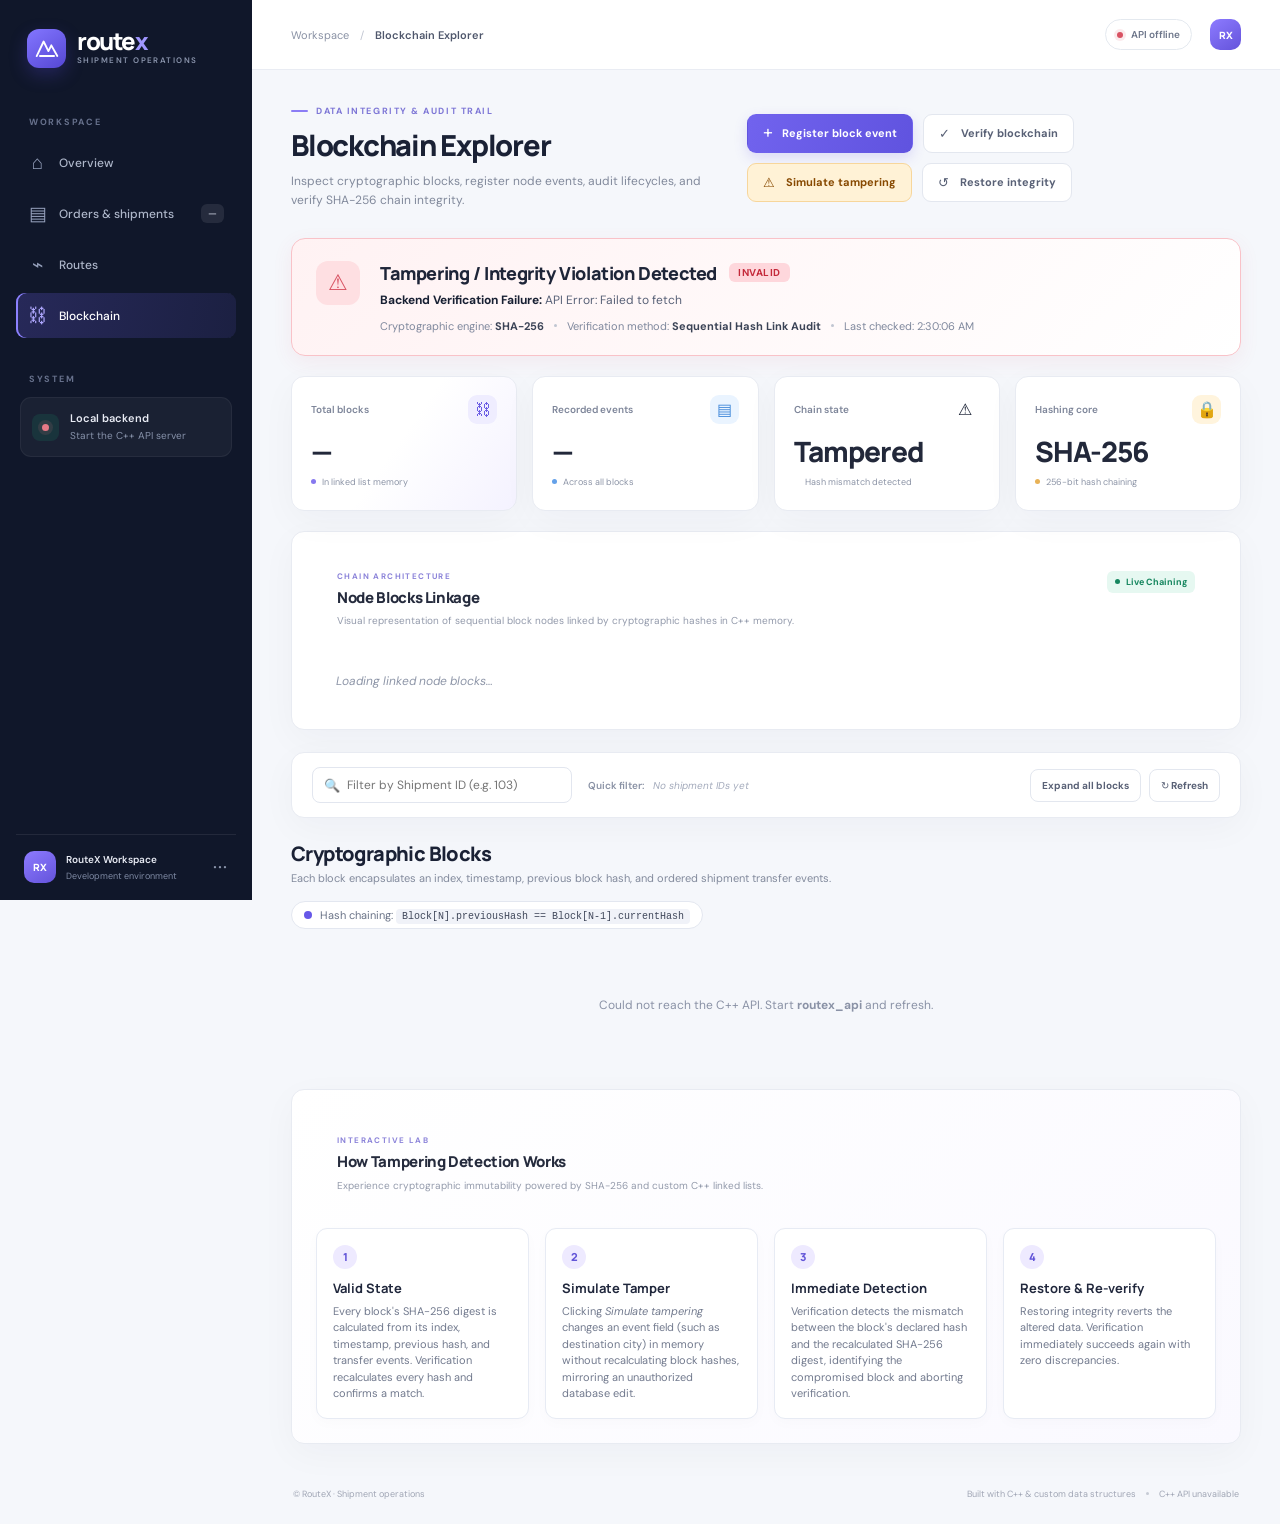
==== commit 9a989fa4: "fix: prevent shipment data loss and harden API input handling Persistence - Quote CSV fields (RFC 41" ====
--- a/frontend/blockchain.html
+++ b/frontend/blockchain.html
@@ -6,6 +6,7 @@
   <meta name="theme-color" content="#10172a">
   <meta name="description" content="RouteX Cryptographic Blockchain Explorer and Tamper Verification">
   <title>Blockchain Explorer · RouteX</title>
+  <link rel="icon" href="data:image/svg+xml,%3Csvg xmlns='http://www.w3.org/2000/svg' viewBox='0 0 32 32'%3E%3Crect width='32' height='32' rx='8' fill='%232f6fed'/%3E%3Ctext x='16' y='22' font-size='16' font-family='Arial' font-weight='700' fill='white' text-anchor='middle'%3ER%3C/text%3E%3C/svg%3E">
   <link rel="stylesheet" href="css/style.css">
   <script defer src="js/app.js"></script>
   <script defer src="js/blockchain.js"></script>
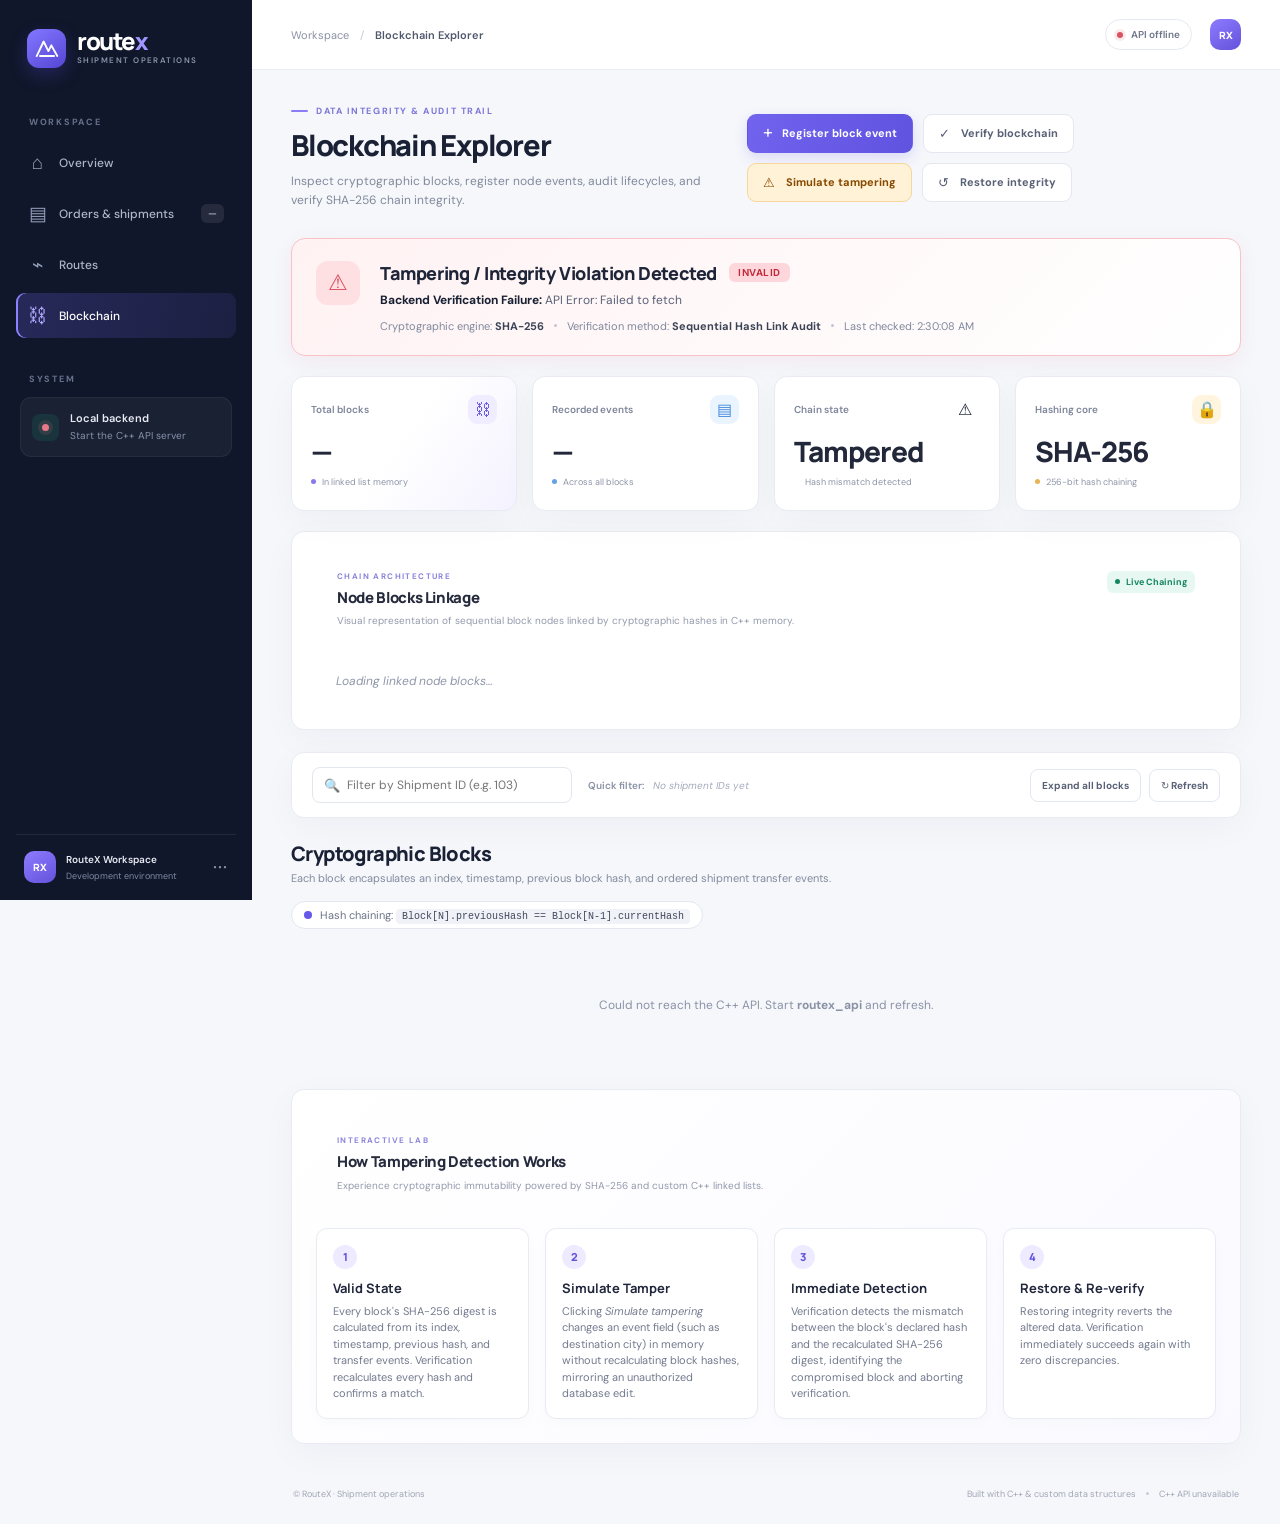
==== commit ace39ad2: "feat: deploy-ready server and Dockerfile for Render - Fix Linux build: SO_NOSIGPIPE is macOS-only; u" ====
--- a/frontend/blockchain.html
+++ b/frontend/blockchain.html
@@ -8,6 +8,7 @@
   <title>Blockchain Explorer · RouteX</title>
   <link rel="icon" href="data:image/svg+xml,%3Csvg xmlns='http://www.w3.org/2000/svg' viewBox='0 0 32 32'%3E%3Crect width='32' height='32' rx='8' fill='%232f6fed'/%3E%3Ctext x='16' y='22' font-size='16' font-family='Arial' font-weight='700' fill='white' text-anchor='middle'%3ER%3C/text%3E%3C/svg%3E">
   <link rel="stylesheet" href="css/style.css">
+  <script defer src="js/config.js"></script>
   <script defer src="js/app.js"></script>
   <script defer src="js/blockchain.js"></script>
 </head>
